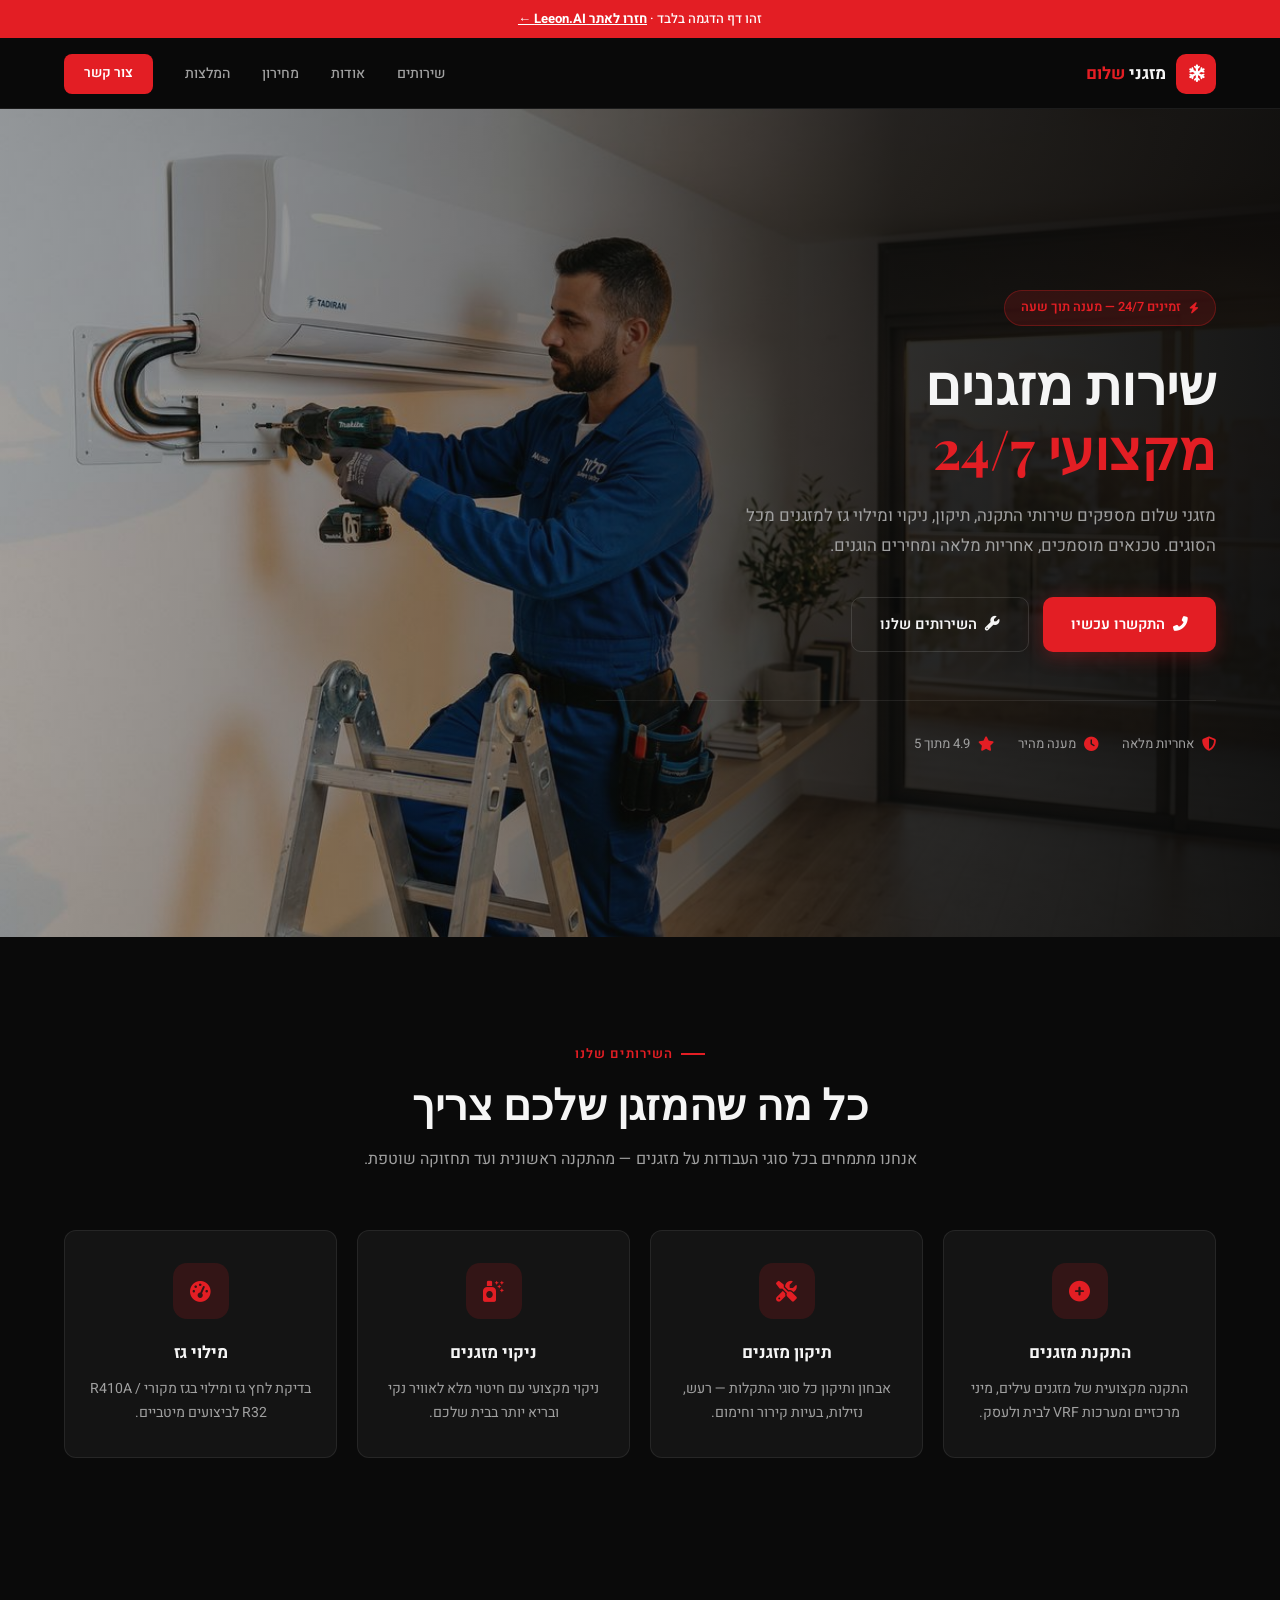
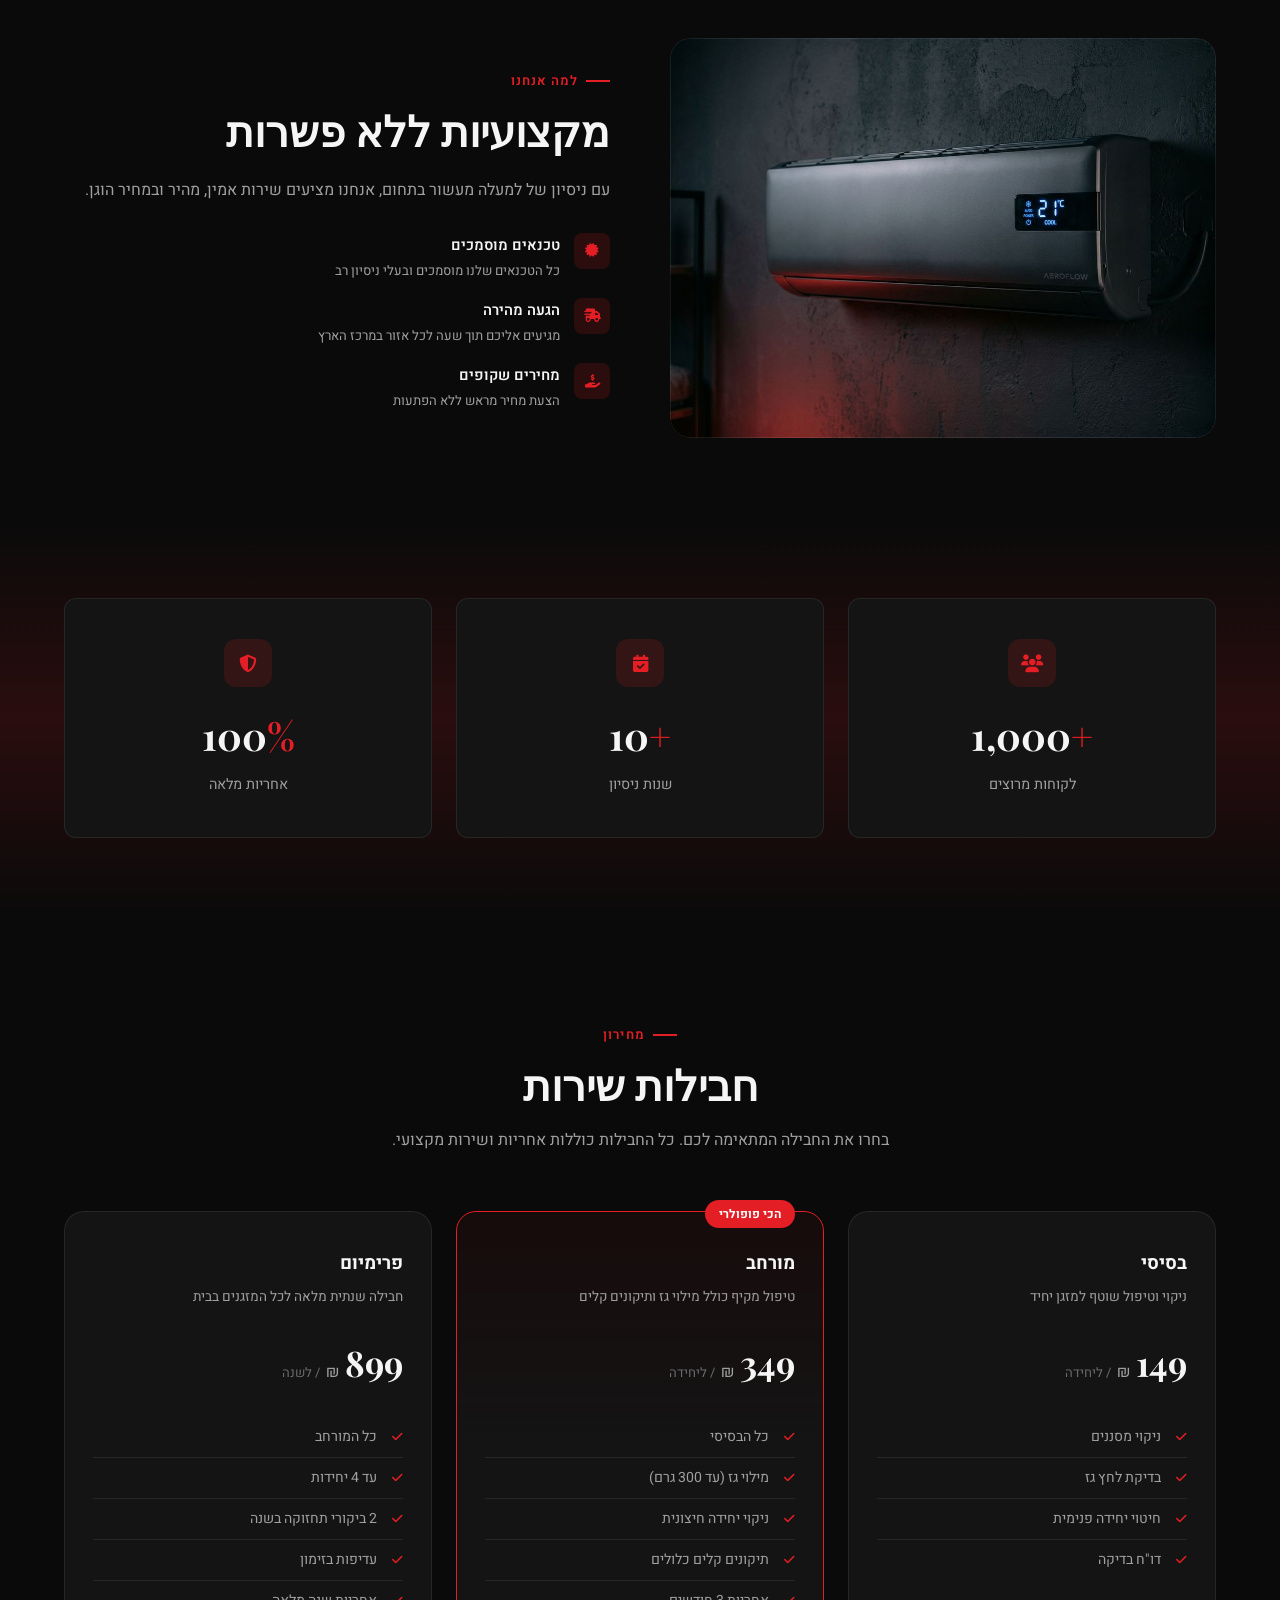
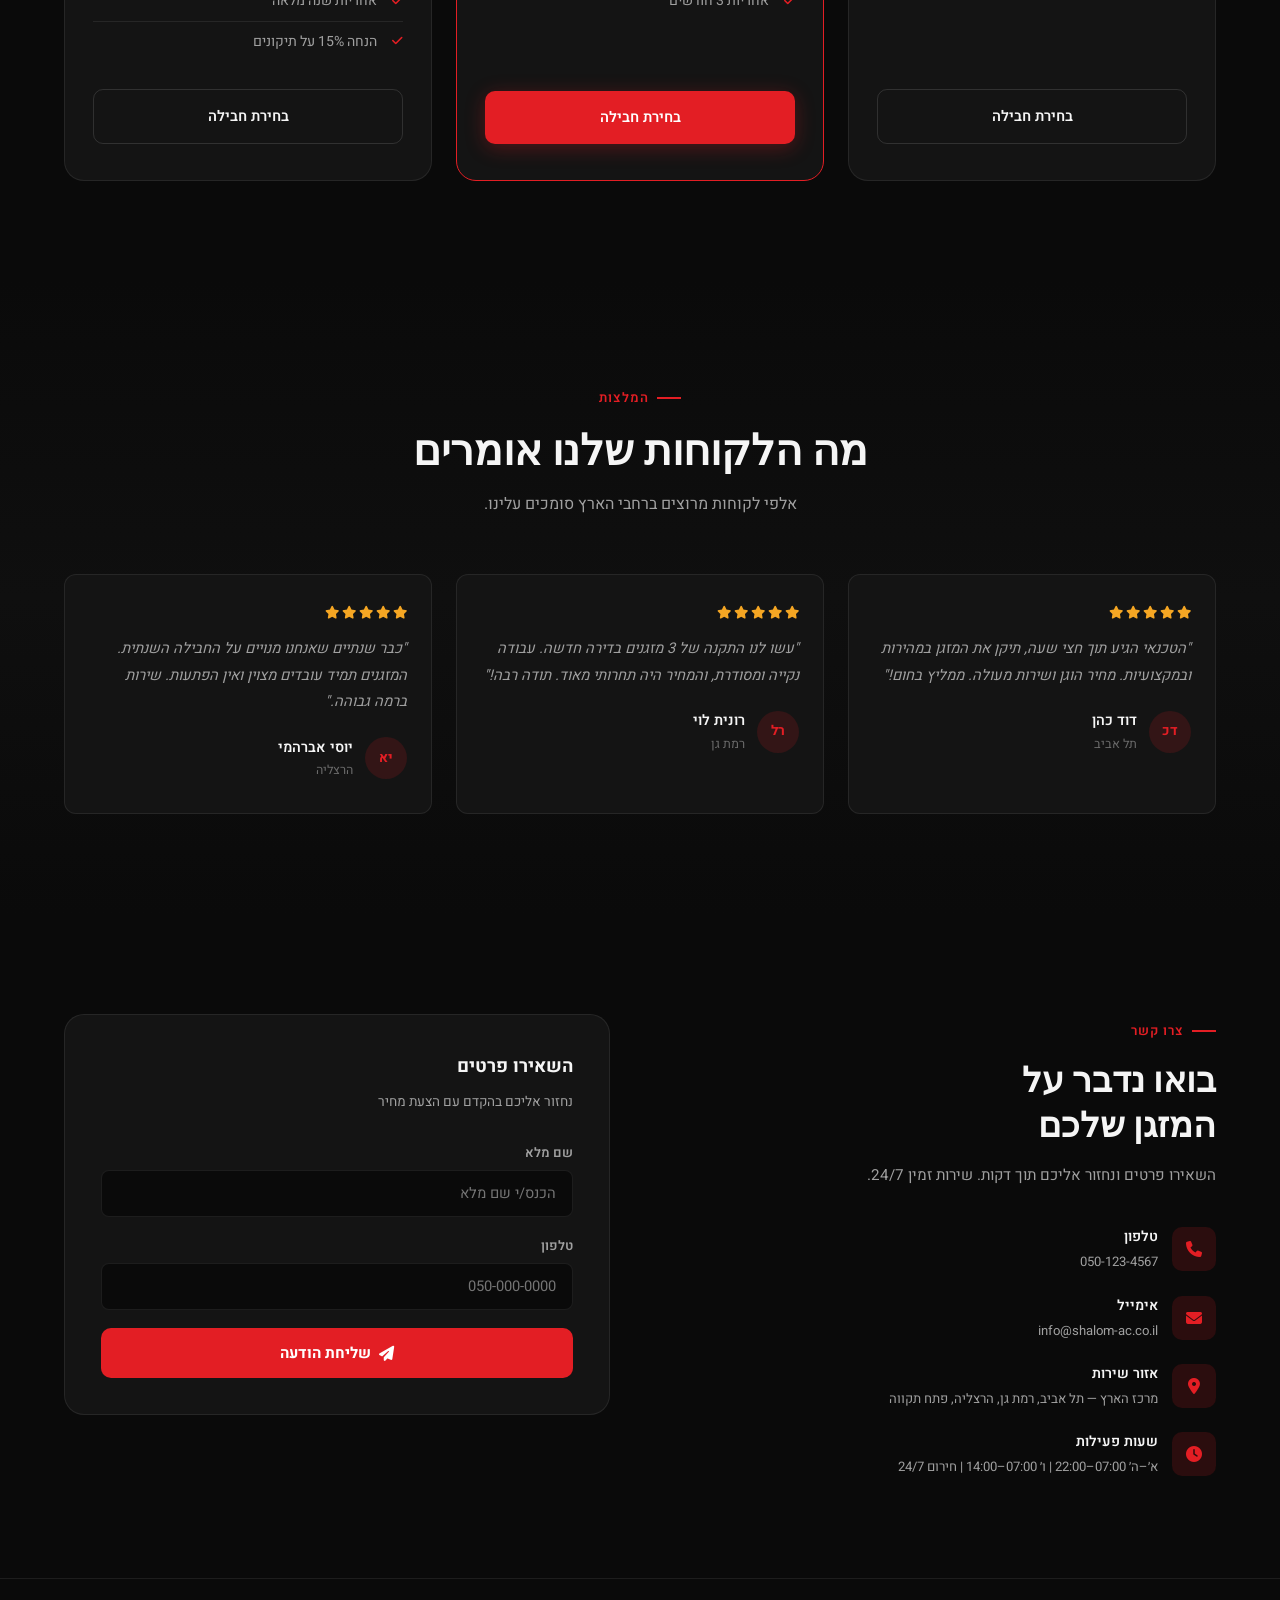
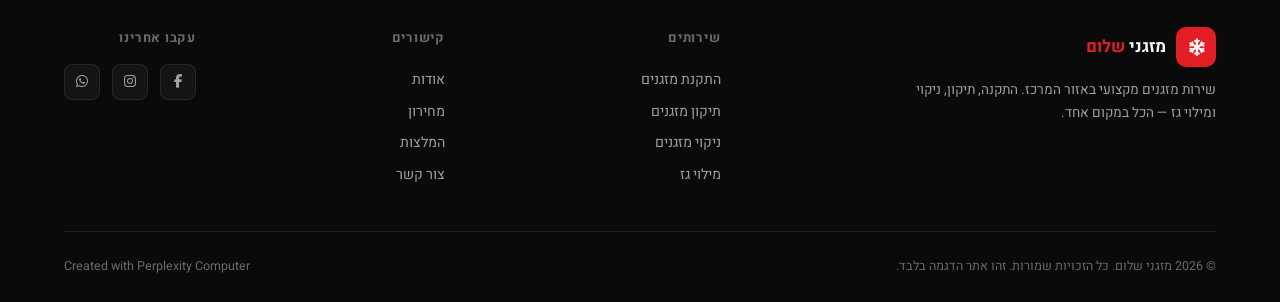
==== demo-ac/index.html @ f9fd8667 "v4: תמונות חדשות, 6 דמואים (כושר/פילאטיס/שיפוצניק/מזגנים/קוסמטיקאית/תזונאית), אנימציות, תיקוני טקסט" ====
<!DOCTYPE html>
<html lang="he" dir="rtl">
<head>
<!--
   ______                            __
  / ____/___  ____ ___  ____  __  __/ /____  _____
 / /   / __ \/ __ `__ \/ __ \/ / / / __/ _ \/ ___/
/ /___/ /_/ / / / / / / /_/ / /_/ / /_/  __/ /
\____/\____/_/ /_/ /_/ .___/\__,_/\__/\___/_/
                    /_/
        Created with Perplexity Computer
        https://www.perplexity.ai/computer
-->

<!-- Perplexity Computer Attribution — SEO Meta Tags -->
<meta name="generator" content="Perplexity Computer">
<meta name="author" content="Perplexity Computer">
<meta property="og:see_also" content="https://www.perplexity.ai/computer">
<link rel="author" href="https://www.perplexity.ai/computer">

<meta charset="UTF-8">
<meta name="viewport" content="width=device-width, initial-scale=1.0">
<title>מזגני שלום — התקנה ותיקון מזגנים</title>
<meta name="description" content="מזגני שלום — שירות התקנה, תיקון, ניקוי ומילוי גז למזגנים. שירות מקצועי 24/7 עם אחריות מלאה.">

<!-- Fonts -->
<link rel="preconnect" href="https://fonts.googleapis.com">
<link rel="preconnect" href="https://fonts.gstatic.com" crossorigin>
<link href="https://fonts.googleapis.com/css2?family=Heebo:wght@300;400;500;600;700;800;900&family=Playfair+Display:wght@400;500;600;700&display=swap" rel="stylesheet">

<!-- Font Awesome -->
<link rel="stylesheet" href="https://cdnjs.cloudflare.com/ajax/libs/font-awesome/6.5.1/css/all.min.css">

<style>
/* ===== CSS Reset & Variables ===== */
*, *::before, *::after { box-sizing: border-box; margin: 0; padding: 0; }

:root {
  --bg: #0a0a0a;
  --bg-card: #141414;
  --bg-card-hover: #1a1a1a;
  --bg-elevated: #1e1e1e;
  --text: #F5F5F5;
  --text-muted: #a0a0a0;
  --text-dim: #6a6a6a;
  --red: #E31E24;
  --red-dark: #b8181d;
  --red-glow: rgba(227, 30, 36, 0.15);
  --red-glow-strong: rgba(227, 30, 36, 0.3);
  --border: rgba(255,255,255,0.08);
  --border-light: rgba(255,255,255,0.12);
  --font-body: 'Heebo', sans-serif;
  --font-display: 'Playfair Display', serif;
  --radius: 12px;
  --radius-lg: 20px;
  --transition: 0.3s cubic-bezier(0.16, 1, 0.3, 1);
}

html {
  scroll-behavior: smooth;
  -webkit-font-smoothing: antialiased;
  -moz-osx-font-smoothing: grayscale;
}

body {
  font-family: var(--font-body);
  background: var(--bg);
  color: var(--text);
  line-height: 1.7;
  padding-top: 40px;
  overflow-x: hidden;
}

img { max-width: 100%; height: auto; display: block; }
a { text-decoration: none; color: inherit; }
button { cursor: pointer; border: none; font-family: inherit; }
ul { list-style: none; }

/* ===== Utility ===== */
.container {
  width: 100%;
  max-width: 1200px;
  margin: 0 auto;
  padding: 0 24px;
}

.section-label {
  display: inline-flex;
  align-items: center;
  gap: 8px;
  font-size: 0.82rem;
  font-weight: 600;
  color: var(--red);
  text-transform: uppercase;
  letter-spacing: 0.08em;
  margin-bottom: 12px;
}

.section-label::before {
  content: '';
  width: 24px;
  height: 2px;
  background: var(--red);
}

.section-title {
  font-family: var(--font-display);
  font-size: clamp(1.8rem, 4vw, 2.6rem);
  font-weight: 700;
  line-height: 1.25;
  margin-bottom: 16px;
  color: var(--text);
}

.section-subtitle {
  font-size: 1rem;
  color: var(--text-muted);
  max-width: 560px;
  line-height: 1.8;
}

/* ===== Demo Banner (fixed at top) ===== */
/* Already inline in HTML */

/* ===== Navigation ===== */
.nav {
  position: sticky;
  top: 40px;
  z-index: 9999;
  background: rgba(10, 10, 10, 0.85);
  backdrop-filter: blur(16px);
  -webkit-backdrop-filter: blur(16px);
  border-bottom: 1px solid var(--border);
  transition: box-shadow var(--transition);
}

.nav.scrolled {
  box-shadow: 0 4px 30px rgba(0,0,0,0.4);
}

.nav-inner {
  display: flex;
  align-items: center;
  justify-content: space-between;
  height: 68px;
}

.nav-logo {
  display: flex;
  align-items: center;
  gap: 10px;
}

.nav-logo-icon {
  width: 40px;
  height: 40px;
  background: var(--red);
  border-radius: 10px;
  display: flex;
  align-items: center;
  justify-content: center;
  font-size: 1.1rem;
  color: #fff;
}

.nav-logo-text {
  font-weight: 700;
  font-size: 1.05rem;
  color: var(--text);
}

.nav-logo-text span {
  color: var(--red);
}

.nav-links {
  display: flex;
  gap: 32px;
  align-items: center;
}

.nav-links a {
  font-size: 0.88rem;
  font-weight: 500;
  color: var(--text-muted);
  transition: color var(--transition);
  position: relative;
}

.nav-links a:hover {
  color: var(--text);
}

.nav-cta {
  background: var(--red) !important;
  color: #fff !important;
  padding: 8px 20px;
  border-radius: 8px;
  font-weight: 600 !important;
  font-size: 0.85rem !important;
  transition: background var(--transition), transform var(--transition) !important;
}

.nav-cta:hover {
  background: var(--red-dark) !important;
  transform: translateY(-1px);
}

.nav-mobile-toggle {
  display: none;
  background: none;
  color: var(--text);
  font-size: 1.4rem;
  padding: 8px;
}

/* ===== Hero ===== */
.hero {
  position: relative;
  min-height: 92vh;
  display: flex;
  align-items: center;
  overflow: hidden;
}

.hero-bg {
  position: absolute;
  inset: 0;
  z-index: 0;
}

.hero-bg img {
  width: 100%;
  height: 100%;
  object-fit: cover;
  object-position: center;
}

.hero-bg::after {
  content: '';
  position: absolute;
  inset: 0;
  background: linear-gradient(
    to left,
    rgba(10, 10, 10, 0.95) 0%,
    rgba(10, 10, 10, 0.85) 30%,
    rgba(10, 10, 10, 0.5) 60%,
    rgba(10, 10, 10, 0.3) 100%
  );
}

.hero-content {
  position: relative;
  z-index: 2;
  max-width: 620px;
}

.hero-badge {
  display: inline-flex;
  align-items: center;
  gap: 8px;
  background: var(--red-glow);
  border: 1px solid rgba(227, 30, 36, 0.3);
  border-radius: 100px;
  padding: 6px 16px;
  font-size: 0.8rem;
  font-weight: 600;
  color: var(--red);
  margin-bottom: 24px;
}

.hero-badge i {
  font-size: 0.7rem;
}

.hero-title {
  font-family: var(--font-display);
  font-size: clamp(2.2rem, 5vw, 3.4rem);
  font-weight: 700;
  line-height: 1.2;
  margin-bottom: 20px;
}

.hero-title .accent {
  color: var(--red);
}

.hero-desc {
  font-size: 1.05rem;
  color: var(--text-muted);
  line-height: 1.8;
  margin-bottom: 36px;
  max-width: 500px;
}

.hero-buttons {
  display: flex;
  gap: 14px;
  flex-wrap: wrap;
}

.btn {
  display: inline-flex;
  align-items: center;
  gap: 8px;
  padding: 14px 28px;
  border-radius: 10px;
  font-weight: 600;
  font-size: 0.92rem;
  transition: all var(--transition);
}

.btn-primary {
  background: var(--red);
  color: #fff;
  box-shadow: 0 4px 20px rgba(227, 30, 36, 0.3);
}

.btn-primary:hover {
  background: var(--red-dark);
  transform: translateY(-2px);
  box-shadow: 0 8px 30px rgba(227, 30, 36, 0.4);
}

.btn-outline {
  background: transparent;
  color: var(--text);
  border: 1px solid var(--border-light);
}

.btn-outline:hover {
  border-color: var(--red);
  color: var(--red);
  background: var(--red-glow);
}

.hero-trust {
  display: flex;
  align-items: center;
  gap: 24px;
  margin-top: 48px;
  padding-top: 32px;
  border-top: 1px solid var(--border);
}

.hero-trust-item {
  display: flex;
  align-items: center;
  gap: 8px;
  font-size: 0.82rem;
  color: var(--text-muted);
}

.hero-trust-item i {
  color: var(--red);
  font-size: 0.9rem;
}

/* ===== Services ===== */
.services {
  padding: 100px 0;
  position: relative;
}

.services-header {
  text-align: center;
  margin-bottom: 56px;
}

.services-header .section-subtitle {
  margin: 0 auto;
}

.services-grid {
  display: grid;
  grid-template-columns: repeat(4, 1fr);
  gap: 20px;
}

.service-card {
  background: var(--bg-card);
  border: 1px solid var(--border);
  border-radius: var(--radius);
  padding: 32px 24px;
  text-align: center;
  transition: all var(--transition);
  position: relative;
  overflow: hidden;
}

.service-card::before {
  content: '';
  position: absolute;
  top: 0;
  right: 0;
  left: 0;
  height: 3px;
  background: var(--red);
  transform: scaleX(0);
  transition: transform var(--transition);
}

.service-card:hover {
  border-color: rgba(227, 30, 36, 0.3);
  background: var(--bg-card-hover);
  transform: translateY(-4px);
}

.service-card:hover::before {
  transform: scaleX(1);
}

.service-icon {
  width: 56px;
  height: 56px;
  background: var(--red-glow);
  border-radius: 14px;
  display: flex;
  align-items: center;
  justify-content: center;
  margin: 0 auto 20px;
  font-size: 1.3rem;
  color: var(--red);
  transition: all var(--transition);
}

.service-card:hover .service-icon {
  background: var(--red);
  color: #fff;
}

.service-card h3 {
  font-size: 1.05rem;
  font-weight: 700;
  margin-bottom: 10px;
}

.service-card p {
  font-size: 0.88rem;
  color: var(--text-muted);
  line-height: 1.7;
}

/* ===== About / Image Section ===== */
.about-section {
  padding: 80px 0;
  position: relative;
}

.about-grid {
  display: grid;
  grid-template-columns: 1fr 1fr;
  gap: 60px;
  align-items: center;
}

.about-image {
  border-radius: var(--radius-lg);
  overflow: hidden;
  position: relative;
}

.about-image img {
  width: 100%;
  height: 400px;
  object-fit: cover;
}

.about-image::after {
  content: '';
  position: absolute;
  inset: 0;
  border: 1px solid var(--border);
  border-radius: var(--radius-lg);
  pointer-events: none;
}

.about-content .section-title {
  margin-bottom: 20px;
}

.about-features {
  display: grid;
  gap: 16px;
  margin-top: 28px;
}

.about-feature {
  display: flex;
  align-items: flex-start;
  gap: 14px;
}

.about-feature-icon {
  width: 36px;
  height: 36px;
  min-width: 36px;
  background: var(--red-glow);
  border-radius: 8px;
  display: flex;
  align-items: center;
  justify-content: center;
  color: var(--red);
  font-size: 0.85rem;
}

.about-feature-text h4 {
  font-size: 0.92rem;
  font-weight: 600;
  margin-bottom: 2px;
}

.about-feature-text p {
  font-size: 0.82rem;
  color: var(--text-muted);
}

/* ===== Stats ===== */
.stats {
  padding: 80px 0;
  background: linear-gradient(180deg, transparent 0%, var(--red-glow) 50%, transparent 100%);
}

.stats-grid {
  display: grid;
  grid-template-columns: repeat(3, 1fr);
  gap: 24px;
}

.stat-card {
  text-align: center;
  padding: 40px 24px;
  background: var(--bg-card);
  border: 1px solid var(--border);
  border-radius: var(--radius);
  transition: all var(--transition);
}

.stat-card:hover {
  border-color: rgba(227, 30, 36, 0.3);
  transform: translateY(-2px);
}

.stat-icon {
  width: 48px;
  height: 48px;
  background: var(--red-glow);
  border-radius: 12px;
  display: flex;
  align-items: center;
  justify-content: center;
  margin: 0 auto 16px;
  color: var(--red);
  font-size: 1.1rem;
}

.stat-number {
  font-family: var(--font-display);
  font-size: 2.4rem;
  font-weight: 700;
  color: var(--text);
  margin-bottom: 4px;
}

.stat-number .red {
  color: var(--red);
}

.stat-label {
  font-size: 0.9rem;
  color: var(--text-muted);
}

/* ===== Pricing ===== */
.pricing {
  padding: 100px 0;
}

.pricing-header {
  text-align: center;
  margin-bottom: 56px;
}

.pricing-header .section-subtitle {
  margin: 0 auto;
}

.pricing-grid {
  display: grid;
  grid-template-columns: repeat(3, 1fr);
  gap: 24px;
  align-items: stretch;
}

.pricing-card {
  background: var(--bg-card);
  border: 1px solid var(--border);
  border-radius: var(--radius-lg);
  padding: 36px 28px;
  display: flex;
  flex-direction: column;
  transition: all var(--transition);
  position: relative;
}

.pricing-card.featured {
  border-color: var(--red);
  background: linear-gradient(180deg, rgba(227, 30, 36, 0.06) 0%, var(--bg-card) 40%);
}

.pricing-card.featured .pricing-badge {
  display: inline-block;
}

.pricing-badge {
  display: none;
  position: absolute;
  top: -12px;
  right: 28px;
  background: var(--red);
  color: #fff;
  font-size: 0.75rem;
  font-weight: 700;
  padding: 4px 14px;
  border-radius: 100px;
}

.pricing-card:hover {
  transform: translateY(-4px);
}

.pricing-card h3 {
  font-size: 1.15rem;
  font-weight: 700;
  margin-bottom: 8px;
}

.pricing-card .pricing-desc {
  font-size: 0.85rem;
  color: var(--text-muted);
  margin-bottom: 24px;
  line-height: 1.6;
}

.pricing-price {
  display: flex;
  align-items: baseline;
  gap: 6px;
  margin-bottom: 24px;
}

.pricing-price .amount {
  font-family: var(--font-display);
  font-size: 2.2rem;
  font-weight: 700;
}

.pricing-price .currency {
  font-size: 1rem;
  color: var(--text-muted);
}

.pricing-price .period {
  font-size: 0.82rem;
  color: var(--text-dim);
}

.pricing-features {
  flex: 1;
  margin-bottom: 28px;
}

.pricing-features li {
  display: flex;
  align-items: center;
  gap: 10px;
  padding: 8px 0;
  font-size: 0.88rem;
  color: var(--text-muted);
  border-bottom: 1px solid var(--border);
}

.pricing-features li:last-child {
  border-bottom: none;
}

.pricing-features li i {
  color: var(--red);
  font-size: 0.75rem;
  min-width: 16px;
}

.pricing-card .btn {
  width: 100%;
  justify-content: center;
}

/* ===== Testimonials ===== */
.testimonials {
  padding: 100px 0;
  background: linear-gradient(180deg, transparent 0%, rgba(20, 20, 20, 0.5) 50%, transparent 100%);
}

.testimonials-header {
  text-align: center;
  margin-bottom: 56px;
}

.testimonials-header .section-subtitle {
  margin: 0 auto;
}

.testimonials-grid {
  display: grid;
  grid-template-columns: repeat(3, 1fr);
  gap: 24px;
}

.testimonial-card {
  background: var(--bg-card);
  border: 1px solid var(--border);
  border-radius: var(--radius);
  padding: 32px 24px;
  transition: all var(--transition);
}

.testimonial-card:hover {
  border-color: rgba(227, 30, 36, 0.3);
  transform: translateY(-2px);
}

.testimonial-stars {
  display: flex;
  gap: 3px;
  margin-bottom: 16px;
}

.testimonial-stars i {
  color: #f5a623;
  font-size: 0.8rem;
}

.testimonial-text {
  font-size: 0.92rem;
  color: var(--text-muted);
  line-height: 1.8;
  margin-bottom: 20px;
  font-style: italic;
}

.testimonial-author {
  display: flex;
  align-items: center;
  gap: 12px;
}

.testimonial-avatar {
  width: 42px;
  height: 42px;
  background: var(--red-glow);
  border-radius: 50%;
  display: flex;
  align-items: center;
  justify-content: center;
  font-weight: 700;
  font-size: 0.85rem;
  color: var(--red);
}

.testimonial-name {
  font-weight: 600;
  font-size: 0.9rem;
}

.testimonial-role {
  font-size: 0.78rem;
  color: var(--text-dim);
}

/* ===== Contact ===== */
.contact {
  padding: 100px 0;
}

.contact-wrapper {
  display: grid;
  grid-template-columns: 1fr 1fr;
  gap: 60px;
  align-items: start;
}

.contact-info h2 {
  font-family: var(--font-display);
  font-size: clamp(1.6rem, 3vw, 2.2rem);
  font-weight: 700;
  line-height: 1.3;
  margin-bottom: 16px;
}

.contact-info > p {
  font-size: 0.95rem;
  color: var(--text-muted);
  line-height: 1.8;
  margin-bottom: 36px;
}

.contact-details {
  display: grid;
  gap: 20px;
}

.contact-detail {
  display: flex;
  align-items: center;
  gap: 14px;
}

.contact-detail-icon {
  width: 44px;
  height: 44px;
  min-width: 44px;
  background: var(--red-glow);
  border-radius: 10px;
  display: flex;
  align-items: center;
  justify-content: center;
  color: var(--red);
  font-size: 1rem;
}

.contact-detail-text h4 {
  font-size: 0.88rem;
  font-weight: 600;
  margin-bottom: 2px;
}

.contact-detail-text p {
  font-size: 0.82rem;
  color: var(--text-muted);
}

.contact-form-wrapper {
  background: var(--bg-card);
  border: 1px solid var(--border);
  border-radius: var(--radius-lg);
  padding: 36px;
}

.contact-form-wrapper h3 {
  font-size: 1.15rem;
  font-weight: 700;
  margin-bottom: 8px;
}

.contact-form-wrapper > p {
  font-size: 0.85rem;
  color: var(--text-muted);
  margin-bottom: 28px;
}

.form-group {
  margin-bottom: 18px;
}

.form-group label {
  display: block;
  font-size: 0.82rem;
  font-weight: 600;
  margin-bottom: 6px;
  color: var(--text-muted);
}

.form-group input,
.form-group textarea {
  width: 100%;
  background: var(--bg);
  border: 1px solid var(--border);
  border-radius: 8px;
  padding: 12px 16px;
  font-family: var(--font-body);
  font-size: 0.92rem;
  color: var(--text);
  transition: border-color var(--transition);
  direction: rtl;
}

.form-group input:focus,
.form-group textarea:focus {
  outline: none;
  border-color: var(--red);
  box-shadow: 0 0 0 3px var(--red-glow);
}

.form-group textarea {
  resize: vertical;
  min-height: 100px;
}

.form-submit {
  width: 100%;
  padding: 14px;
  background: var(--red);
  color: #fff;
  border: none;
  border-radius: 10px;
  font-family: var(--font-body);
  font-size: 0.95rem;
  font-weight: 700;
  cursor: pointer;
  transition: all var(--transition);
  display: flex;
  align-items: center;
  justify-content: center;
  gap: 8px;
}

.form-submit:hover {
  background: var(--red-dark);
  transform: translateY(-2px);
  box-shadow: 0 8px 30px rgba(227, 30, 36, 0.3);
}

/* ===== Footer ===== */
.footer {
  padding: 48px 0 24px;
  border-top: 1px solid var(--border);
}

.footer-top {
  display: flex;
  justify-content: space-between;
  align-items: flex-start;
  margin-bottom: 40px;
  flex-wrap: wrap;
  gap: 32px;
}

.footer-brand p {
  font-size: 0.85rem;
  color: var(--text-muted);
  margin-top: 12px;
  max-width: 300px;
  line-height: 1.7;
}

.footer-links-group h4 {
  font-size: 0.82rem;
  font-weight: 700;
  text-transform: uppercase;
  letter-spacing: 0.06em;
  color: var(--text-dim);
  margin-bottom: 14px;
}

.footer-links-group a {
  display: block;
  font-size: 0.88rem;
  color: var(--text-muted);
  padding: 4px 0;
  transition: color var(--transition);
}

.footer-links-group a:hover {
  color: var(--red);
}

.footer-bottom {
  display: flex;
  justify-content: space-between;
  align-items: center;
  padding-top: 24px;
  border-top: 1px solid var(--border);
  font-size: 0.78rem;
  color: var(--text-dim);
  flex-wrap: wrap;
  gap: 12px;
}

.footer-bottom a {
  color: var(--text-dim);
  transition: color var(--transition);
}

.footer-bottom a:hover {
  color: var(--red);
}

.footer-social {
  display: flex;
  gap: 12px;
}

.footer-social a {
  width: 36px;
  height: 36px;
  background: var(--bg-card);
  border: 1px solid var(--border);
  border-radius: 8px;
  display: flex;
  align-items: center;
  justify-content: center;
  font-size: 0.85rem;
  color: var(--text-muted);
  transition: all var(--transition);
}

.footer-social a:hover {
  background: var(--red);
  border-color: var(--red);
  color: #fff;
}

/* ===== Scroll Animations ===== */
.fade-up {
  opacity: 0;
  transform: translateY(30px);
  transition: opacity 0.6s ease, transform 0.6s ease;
}

.fade-up.visible {
  opacity: 1;
  transform: translateY(0);
}

/* ===== Mobile Navigation ===== */
.mobile-menu {
  display: none;
  position: fixed;
  top: 108px;
  right: 0;
  left: 0;
  bottom: 0;
  background: rgba(10,10,10,0.98);
  backdrop-filter: blur(20px);
  -webkit-backdrop-filter: blur(20px);
  z-index: 9998;
  padding: 32px 24px;
}

.mobile-menu.active {
  display: block;
}

.mobile-menu a {
  display: block;
  padding: 16px 0;
  font-size: 1.1rem;
  font-weight: 500;
  color: var(--text-muted);
  border-bottom: 1px solid var(--border);
  transition: color var(--transition);
}

.mobile-menu a:hover {
  color: var(--red);
}

.mobile-menu .btn {
  width: 100%;
  justify-content: center;
  margin-top: 24px;
}

/* ===== Responsive ===== */
@media (max-width: 1024px) {
  .services-grid {
    grid-template-columns: repeat(2, 1fr);
  }
  .pricing-grid {
    grid-template-columns: repeat(2, 1fr);
  }
  .pricing-card:last-child {
    grid-column: span 2;
    max-width: 400px;
    margin: 0 auto;
    width: 100%;
  }
}

@media (max-width: 768px) {
  .nav-links {
    display: none;
  }
  .nav-mobile-toggle {
    display: block;
  }
  .hero {
    min-height: 85vh;
  }
  .hero-bg::after {
    background: linear-gradient(
      to bottom,
      rgba(10, 10, 10, 0.7) 0%,
      rgba(10, 10, 10, 0.9) 60%,
      rgba(10, 10, 10, 0.98) 100%
    );
  }
  .hero-content {
    text-align: center;
  }
  .hero-buttons {
    justify-content: center;
  }
  .hero-trust {
    justify-content: center;
    flex-wrap: wrap;
  }
  .services-grid {
    grid-template-columns: 1fr;
    max-width: 400px;
    margin: 0 auto;
  }
  .about-grid {
    grid-template-columns: 1fr;
    gap: 32px;
  }
  .stats-grid {
    grid-template-columns: 1fr;
    max-width: 360px;
    margin: 0 auto;
  }
  .pricing-grid {
    grid-template-columns: 1fr;
    max-width: 400px;
    margin: 0 auto;
  }
  .pricing-card:last-child {
    grid-column: auto;
    max-width: none;
  }
  .testimonials-grid {
    grid-template-columns: 1fr;
    max-width: 480px;
    margin: 0 auto;
  }
  .contact-wrapper {
    grid-template-columns: 1fr;
    gap: 40px;
  }
  .footer-top {
    flex-direction: column;
  }
}

@media (max-width: 480px) {
  .container {
    padding: 0 16px;
  }
  .hero-title {
    font-size: 1.8rem;
  }
  .hero-buttons {
    flex-direction: column;
    align-items: center;
  }
  .hero-buttons .btn {
    width: 100%;
    justify-content: center;
  }
  .contact-form-wrapper {
    padding: 24px;
  }
}
</style>
</head>
<body>

<!-- Demo Banner -->
<div style="position:fixed;top:0;left:0;right:0;z-index:99999;background:#E31E24;text-align:center;padding:8px 16px;font-family:Heebo,sans-serif;font-size:0.82rem;font-weight:500;color:#fff;direction:rtl;">זהו דף הדגמה בלבד · <a href="https://leeon-ai.com" style="color:#fff;text-decoration:underline;font-weight:700;">חזרו לאתר Leeon.AI ←</a></div>

<!-- Navigation -->
<nav class="nav" id="nav">
  <div class="container nav-inner">
    <a href="#" class="nav-logo">
      <div class="nav-logo-icon"><i class="fas fa-snowflake"></i></div>
      <div class="nav-logo-text">מזגני <span>שלום</span></div>
    </a>
    <div class="nav-links">
      <a href="#services">שירותים</a>
      <a href="#about">אודות</a>
      <a href="#pricing">מחירון</a>
      <a href="#testimonials">המלצות</a>
      <a href="#contact" class="nav-cta">צור קשר</a>
    </div>
    <button class="nav-mobile-toggle" id="mobileToggle" aria-label="תפריט">
      <i class="fas fa-bars"></i>
    </button>
  </div>
</nav>

<!-- Mobile Menu -->
<div class="mobile-menu" id="mobileMenu">
  <a href="#services" class="mobile-link">שירותים</a>
  <a href="#about" class="mobile-link">אודות</a>
  <a href="#pricing" class="mobile-link">מחירון</a>
  <a href="#testimonials" class="mobile-link">המלצות</a>
  <a href="#contact" class="btn btn-primary mobile-link">צור קשר</a>
</div>

<!-- Hero -->
<section class="hero" id="hero">
  <div class="hero-bg">
    <img src="hero-bg.jpg" alt="טכנאי מזגנים מתקין מזגן" loading="eager">
  </div>
  <div class="container">
    <div class="hero-content">
      <div class="hero-badge">
        <i class="fas fa-bolt"></i>
        זמינים 24/7 — מענה תוך שעה
      </div>
      <h1 class="hero-title">
        שירות מזגנים<br><span class="accent">מקצועי 24/7</span>
      </h1>
      <p class="hero-desc">
        מזגני שלום מספקים שירותי התקנה, תיקון, ניקוי ומילוי גז למזגנים מכל הסוגים.
        טכנאים מוסמכים, אחריות מלאה ומחירים הוגנים.
      </p>
      <div class="hero-buttons">
        <a href="#contact" class="btn btn-primary">
          <i class="fas fa-phone-flip"></i>
          התקשרו עכשיו
        </a>
        <a href="#services" class="btn btn-outline">
          <i class="fas fa-wrench"></i>
          השירותים שלנו
        </a>
      </div>
      <div class="hero-trust">
        <div class="hero-trust-item">
          <i class="fas fa-shield-halved"></i>
          אחריות מלאה
        </div>
        <div class="hero-trust-item">
          <i class="fas fa-clock"></i>
          מענה מהיר
        </div>
        <div class="hero-trust-item">
          <i class="fas fa-star"></i>
          4.9 מתוך 5
        </div>
      </div>
    </div>
  </div>
</section>

<!-- Services -->
<section class="services" id="services">
  <div class="container">
    <div class="services-header fade-up">
      <div class="section-label">השירותים שלנו</div>
      <h2 class="section-title">כל מה שהמזגן שלכם צריך</h2>
      <p class="section-subtitle">
        אנחנו מתמחים בכל סוגי העבודות על מזגנים — מהתקנה ראשונית ועד תחזוקה שוטפת.
      </p>
    </div>
    <div class="services-grid">
      <div class="service-card fade-up">
        <div class="service-icon"><i class="fas fa-plus-circle"></i></div>
        <h3>התקנת מזגנים</h3>
        <p>התקנה מקצועית של מזגנים עילים, מיני מרכזיים ומערכות VRF לבית ולעסק.</p>
      </div>
      <div class="service-card fade-up">
        <div class="service-icon"><i class="fas fa-screwdriver-wrench"></i></div>
        <h3>תיקון מזגנים</h3>
        <p>אבחון ותיקון כל סוגי התקלות — רעש, נזילות, בעיות קירור וחימום.</p>
      </div>
      <div class="service-card fade-up">
        <div class="service-icon"><i class="fas fa-spray-can-sparkles"></i></div>
        <h3>ניקוי מזגנים</h3>
        <p>ניקוי מקצועי עם חיטוי מלא לאוויר נקי ובריא יותר בבית שלכם.</p>
      </div>
      <div class="service-card fade-up">
        <div class="service-icon"><i class="fas fa-gauge-high"></i></div>
        <h3>מילוי גז</h3>
        <p>בדיקת לחץ גז ומילוי בגז מקורי R410A / R32 לביצועים מיטביים.</p>
      </div>
    </div>
  </div>
</section>

<!-- About -->
<section class="about-section" id="about">
  <div class="container">
    <div class="about-grid fade-up">
      <div class="about-image">
        <img src="services-bg.jpg" alt="מזגן מודרני מותקן על קיר">
      </div>
      <div class="about-content">
        <div class="section-label">למה אנחנו</div>
        <h2 class="section-title">מקצועיות ללא פשרות</h2>
        <p class="section-subtitle">
          עם ניסיון של למעלה מעשור בתחום, אנחנו מציעים שירות אמין, מהיר ובמחיר הוגן.
        </p>
        <div class="about-features">
          <div class="about-feature">
            <div class="about-feature-icon"><i class="fas fa-certificate"></i></div>
            <div class="about-feature-text">
              <h4>טכנאים מוסמכים</h4>
              <p>כל הטכנאים שלנו מוסמכים ובעלי ניסיון רב</p>
            </div>
          </div>
          <div class="about-feature">
            <div class="about-feature-icon"><i class="fas fa-truck-fast"></i></div>
            <div class="about-feature-text">
              <h4>הגעה מהירה</h4>
              <p>מגיעים אליכם תוך שעה לכל אזור במרכז הארץ</p>
            </div>
          </div>
          <div class="about-feature">
            <div class="about-feature-icon"><i class="fas fa-hand-holding-dollar"></i></div>
            <div class="about-feature-text">
              <h4>מחירים שקופים</h4>
              <p>הצעת מחיר מראש ללא הפתעות</p>
            </div>
          </div>
        </div>
      </div>
    </div>
  </div>
</section>

<!-- Stats -->
<section class="stats" id="stats">
  <div class="container">
    <div class="stats-grid">
      <div class="stat-card fade-up">
        <div class="stat-icon"><i class="fas fa-users"></i></div>
        <div class="stat-number"><span class="red">+</span>1,000</div>
        <div class="stat-label">לקוחות מרוצים</div>
      </div>
      <div class="stat-card fade-up">
        <div class="stat-icon"><i class="fas fa-calendar-check"></i></div>
        <div class="stat-number"><span class="red">+</span>10</div>
        <div class="stat-label">שנות ניסיון</div>
      </div>
      <div class="stat-card fade-up">
        <div class="stat-icon"><i class="fas fa-shield-halved"></i></div>
        <div class="stat-number">100<span class="red">%</span></div>
        <div class="stat-label">אחריות מלאה</div>
      </div>
    </div>
  </div>
</section>

<!-- Pricing -->
<section class="pricing" id="pricing">
  <div class="container">
    <div class="pricing-header fade-up">
      <div class="section-label">מחירון</div>
      <h2 class="section-title">חבילות שירות</h2>
      <p class="section-subtitle">
        בחרו את החבילה המתאימה לכם. כל החבילות כוללות אחריות ושירות מקצועי.
      </p>
    </div>
    <div class="pricing-grid">
      <!-- Basic -->
      <div class="pricing-card fade-up">
        <h3>בסיסי</h3>
        <p class="pricing-desc">ניקוי וטיפול שוטף למזגן יחיד</p>
        <div class="pricing-price">
          <span class="amount">149</span>
          <span class="currency">₪</span>
          <span class="period">/ ליחידה</span>
        </div>
        <ul class="pricing-features">
          <li><i class="fas fa-check"></i> ניקוי מסננים</li>
          <li><i class="fas fa-check"></i> בדיקת לחץ גז</li>
          <li><i class="fas fa-check"></i> חיטוי יחידה פנימית</li>
          <li><i class="fas fa-check"></i> דו"ח בדיקה</li>
        </ul>
        <a href="#contact" class="btn btn-outline">בחירת חבילה</a>
      </div>
      <!-- Popular -->
      <div class="pricing-card featured fade-up">
        <span class="pricing-badge">הכי פופולרי</span>
        <h3>מורחב</h3>
        <p class="pricing-desc">טיפול מקיף כולל מילוי גז ותיקונים קלים</p>
        <div class="pricing-price">
          <span class="amount">349</span>
          <span class="currency">₪</span>
          <span class="period">/ ליחידה</span>
        </div>
        <ul class="pricing-features">
          <li><i class="fas fa-check"></i> כל הבסיסי</li>
          <li><i class="fas fa-check"></i> מילוי גז (עד 300 גרם)</li>
          <li><i class="fas fa-check"></i> ניקוי יחידה חיצונית</li>
          <li><i class="fas fa-check"></i> תיקונים קלים כלולים</li>
          <li><i class="fas fa-check"></i> אחריות 3 חודשים</li>
        </ul>
        <a href="#contact" class="btn btn-primary">בחירת חבילה</a>
      </div>
      <!-- Premium -->
      <div class="pricing-card fade-up">
        <h3>פרימיום</h3>
        <p class="pricing-desc">חבילה שנתית מלאה לכל המזגנים בבית</p>
        <div class="pricing-price">
          <span class="amount">899</span>
          <span class="currency">₪</span>
          <span class="period">/ לשנה</span>
        </div>
        <ul class="pricing-features">
          <li><i class="fas fa-check"></i> כל המורחב</li>
          <li><i class="fas fa-check"></i> עד 4 יחידות</li>
          <li><i class="fas fa-check"></i> 2 ביקורי תחזוקה בשנה</li>
          <li><i class="fas fa-check"></i> עדיפות בזימון</li>
          <li><i class="fas fa-check"></i> אחריות שנה מלאה</li>
          <li><i class="fas fa-check"></i> הנחה 15% על תיקונים</li>
        </ul>
        <a href="#contact" class="btn btn-outline">בחירת חבילה</a>
      </div>
    </div>
  </div>
</section>

<!-- Testimonials -->
<section class="testimonials" id="testimonials">
  <div class="container">
    <div class="testimonials-header fade-up">
      <div class="section-label">המלצות</div>
      <h2 class="section-title">מה הלקוחות שלנו אומרים</h2>
      <p class="section-subtitle">
        אלפי לקוחות מרוצים ברחבי הארץ סומכים עלינו.
      </p>
    </div>
    <div class="testimonials-grid">
      <div class="testimonial-card fade-up">
        <div class="testimonial-stars">
          <i class="fas fa-star"></i>
          <i class="fas fa-star"></i>
          <i class="fas fa-star"></i>
          <i class="fas fa-star"></i>
          <i class="fas fa-star"></i>
        </div>
        <p class="testimonial-text">
          "הטכנאי הגיע תוך חצי שעה, תיקן את המזגן במהירות ובמקצועיות. מחיר הוגן ושירות מעולה. ממליץ בחום!"
        </p>
        <div class="testimonial-author">
          <div class="testimonial-avatar">דכ</div>
          <div>
            <div class="testimonial-name">דוד כהן</div>
            <div class="testimonial-role">תל אביב</div>
          </div>
        </div>
      </div>
      <div class="testimonial-card fade-up">
        <div class="testimonial-stars">
          <i class="fas fa-star"></i>
          <i class="fas fa-star"></i>
          <i class="fas fa-star"></i>
          <i class="fas fa-star"></i>
          <i class="fas fa-star"></i>
        </div>
        <p class="testimonial-text">
          "עשו לנו התקנה של 3 מזגנים בדירה חדשה. עבודה נקייה ומסודרת, והמחיר היה תחרותי מאוד. תודה רבה!"
        </p>
        <div class="testimonial-author">
          <div class="testimonial-avatar">רל</div>
          <div>
            <div class="testimonial-name">רונית לוי</div>
            <div class="testimonial-role">רמת גן</div>
          </div>
        </div>
      </div>
      <div class="testimonial-card fade-up">
        <div class="testimonial-stars">
          <i class="fas fa-star"></i>
          <i class="fas fa-star"></i>
          <i class="fas fa-star"></i>
          <i class="fas fa-star"></i>
          <i class="fas fa-star"></i>
        </div>
        <p class="testimonial-text">
          "כבר שנתיים שאנחנו מנויים על החבילה השנתית. המזגנים תמיד עובדים מצוין ואין הפתעות. שירות ברמה גבוהה."
        </p>
        <div class="testimonial-author">
          <div class="testimonial-avatar">יא</div>
          <div>
            <div class="testimonial-name">יוסי אברהמי</div>
            <div class="testimonial-role">הרצליה</div>
          </div>
        </div>
      </div>
    </div>
  </div>
</section>

<!-- Contact -->
<section class="contact" id="contact">
  <div class="container">
    <div class="contact-wrapper">
      <div class="contact-info fade-up">
        <div class="section-label">צרו קשר</div>
        <h2>בואו נדבר על<br>המזגן שלכם</h2>
        <p>השאירו פרטים ונחזור אליכם תוך דקות. שירות זמין 24/7.</p>
        <div class="contact-details">
          <div class="contact-detail">
            <div class="contact-detail-icon"><i class="fas fa-phone"></i></div>
            <div class="contact-detail-text">
              <h4>טלפון</h4>
              <p>050-123-4567</p>
            </div>
          </div>
          <div class="contact-detail">
            <div class="contact-detail-icon"><i class="fas fa-envelope"></i></div>
            <div class="contact-detail-text">
              <h4>אימייל</h4>
              <p>info@shalom-ac.co.il</p>
            </div>
          </div>
          <div class="contact-detail">
            <div class="contact-detail-icon"><i class="fas fa-location-dot"></i></div>
            <div class="contact-detail-text">
              <h4>אזור שירות</h4>
              <p>מרכז הארץ — תל אביב, רמת גן, הרצליה, פתח תקווה</p>
            </div>
          </div>
          <div class="contact-detail">
            <div class="contact-detail-icon"><i class="fas fa-clock"></i></div>
            <div class="contact-detail-text">
              <h4>שעות פעילות</h4>
              <p>א׳–ה׳ 07:00–22:00 | ו׳ 07:00–14:00 | חירום 24/7</p>
            </div>
          </div>
        </div>
      </div>
      <div class="contact-form-wrapper fade-up">
        <h3>השאירו פרטים</h3>
        <p>נחזור אליכם בהקדם עם הצעת מחיר</p>
        <form id="contactForm" onsubmit="handleSubmit(event)">
          <div class="form-group">
            <label for="name">שם מלא</label>
            <input type="text" id="name" name="name" placeholder="הכנס/י שם מלא" required>
          </div>
          <div class="form-group">
            <label for="phone">טלפון</label>
            <input type="tel" id="phone" name="phone" placeholder="050-000-0000" required>
          </div>
          <button type="submit" class="form-submit">
            <i class="fas fa-paper-plane"></i>
            שליחת הודעה
          </button>
        </form>
      </div>
    </div>
  </div>
</section>

<!-- Footer -->
<footer class="footer">
  <div class="container">
    <div class="footer-top">
      <div class="footer-brand">
        <a href="#" class="nav-logo">
          <div class="nav-logo-icon"><i class="fas fa-snowflake"></i></div>
          <div class="nav-logo-text">מזגני <span>שלום</span></div>
        </a>
        <p>שירות מזגנים מקצועי באזור המרכז. התקנה, תיקון, ניקוי ומילוי גז — הכל במקום אחד.</p>
      </div>
      <div class="footer-links-group">
        <h4>שירותים</h4>
        <a href="#services">התקנת מזגנים</a>
        <a href="#services">תיקון מזגנים</a>
        <a href="#services">ניקוי מזגנים</a>
        <a href="#services">מילוי גז</a>
      </div>
      <div class="footer-links-group">
        <h4>קישורים</h4>
        <a href="#about">אודות</a>
        <a href="#pricing">מחירון</a>
        <a href="#testimonials">המלצות</a>
        <a href="#contact">צור קשר</a>
      </div>
      <div class="footer-links-group">
        <h4>עקבו אחרינו</h4>
        <div class="footer-social">
          <a href="#" aria-label="Facebook"><i class="fab fa-facebook-f"></i></a>
          <a href="#" aria-label="Instagram"><i class="fab fa-instagram"></i></a>
          <a href="#" aria-label="WhatsApp"><i class="fab fa-whatsapp"></i></a>
        </div>
      </div>
    </div>
    <div class="footer-bottom">
      <span>© 2026 מזגני שלום. כל הזכויות שמורות. זהו אתר הדגמה בלבד.</span>
      <a href="https://www.perplexity.ai/computer" target="_blank" rel="noopener noreferrer">
        Created with Perplexity Computer
      </a>
    </div>
  </div>
</footer>

<script>
// ===== Scroll Animations =====
const observer = new IntersectionObserver((entries) => {
  entries.forEach(entry => {
    if (entry.isIntersecting) {
      entry.target.classList.add('visible');
    }
  });
}, { threshold: 0.1, rootMargin: '0px 0px -40px 0px' });

document.querySelectorAll('.fade-up').forEach(el => observer.observe(el));

// ===== Sticky Nav =====
const nav = document.getElementById('nav');
window.addEventListener('scroll', () => {
  nav.classList.toggle('scrolled', window.scrollY > 50);
});

// ===== Mobile Menu =====
const mobileToggle = document.getElementById('mobileToggle');
const mobileMenu = document.getElementById('mobileMenu');
let menuOpen = false;

mobileToggle.addEventListener('click', () => {
  menuOpen = !menuOpen;
  mobileMenu.classList.toggle('active', menuOpen);
  mobileToggle.innerHTML = menuOpen 
    ? '<i class="fas fa-times"></i>' 
    : '<i class="fas fa-bars"></i>';
});

document.querySelectorAll('.mobile-link').forEach(link => {
  link.addEventListener('click', () => {
    menuOpen = false;
    mobileMenu.classList.remove('active');
    mobileToggle.innerHTML = '<i class="fas fa-bars"></i>';
  });
});

// ===== Contact Form =====
function handleSubmit(e) {
  e.preventDefault();
  const name = document.getElementById('name').value;
  const phone = document.getElementById('phone').value;
  
  if (name && phone) {
    const form = document.getElementById('contactForm');
    form.innerHTML = `
      <div style="text-align:center;padding:40px 0;">
        <div style="width:64px;height:64px;background:var(--red-glow);border-radius:50%;display:flex;align-items:center;justify-content:center;margin:0 auto 20px;">
          <i class="fas fa-check" style="color:var(--red);font-size:1.5rem;"></i>
        </div>
        <h3 style="margin-bottom:8px;">תודה רבה, ${name}!</h3>
        <p style="color:var(--text-muted);font-size:0.9rem;">קיבלנו את הפנייה שלך.<br>נחזור אליך בהקדם למספר ${phone}.</p>
      </div>
    `;
  }
}

// ===== Smooth scroll for all anchors =====
document.querySelectorAll('a[href^="#"]').forEach(anchor => {
  anchor.addEventListener('click', function (e) {
    const target = document.querySelector(this.getAttribute('href'));
    if (target) {
      e.preventDefault();
      const navHeight = document.querySelector('.nav').offsetHeight + 40;
      const targetPos = target.getBoundingClientRect().top + window.pageYOffset - navHeight;
      window.scrollTo({ top: targetPos, behavior: 'smooth' });
    }
  });
});
</script>

</body>
</html>
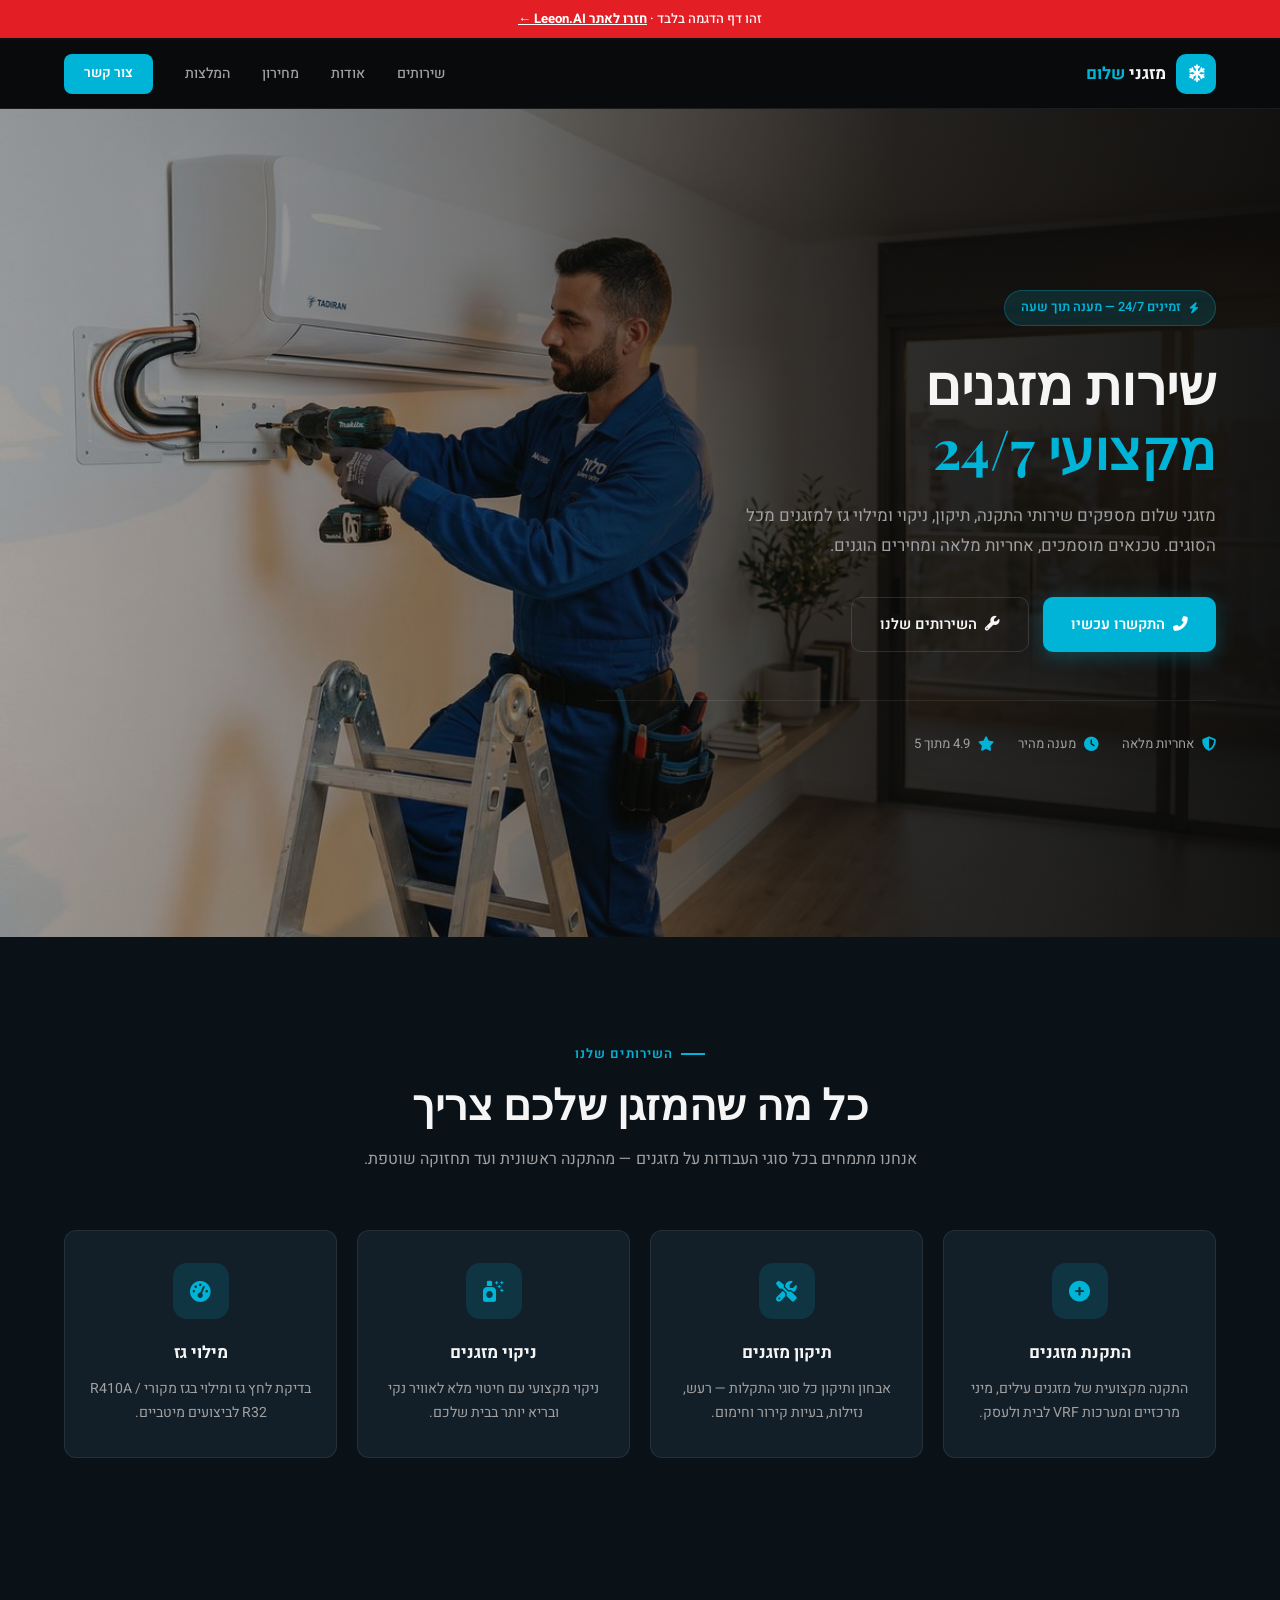
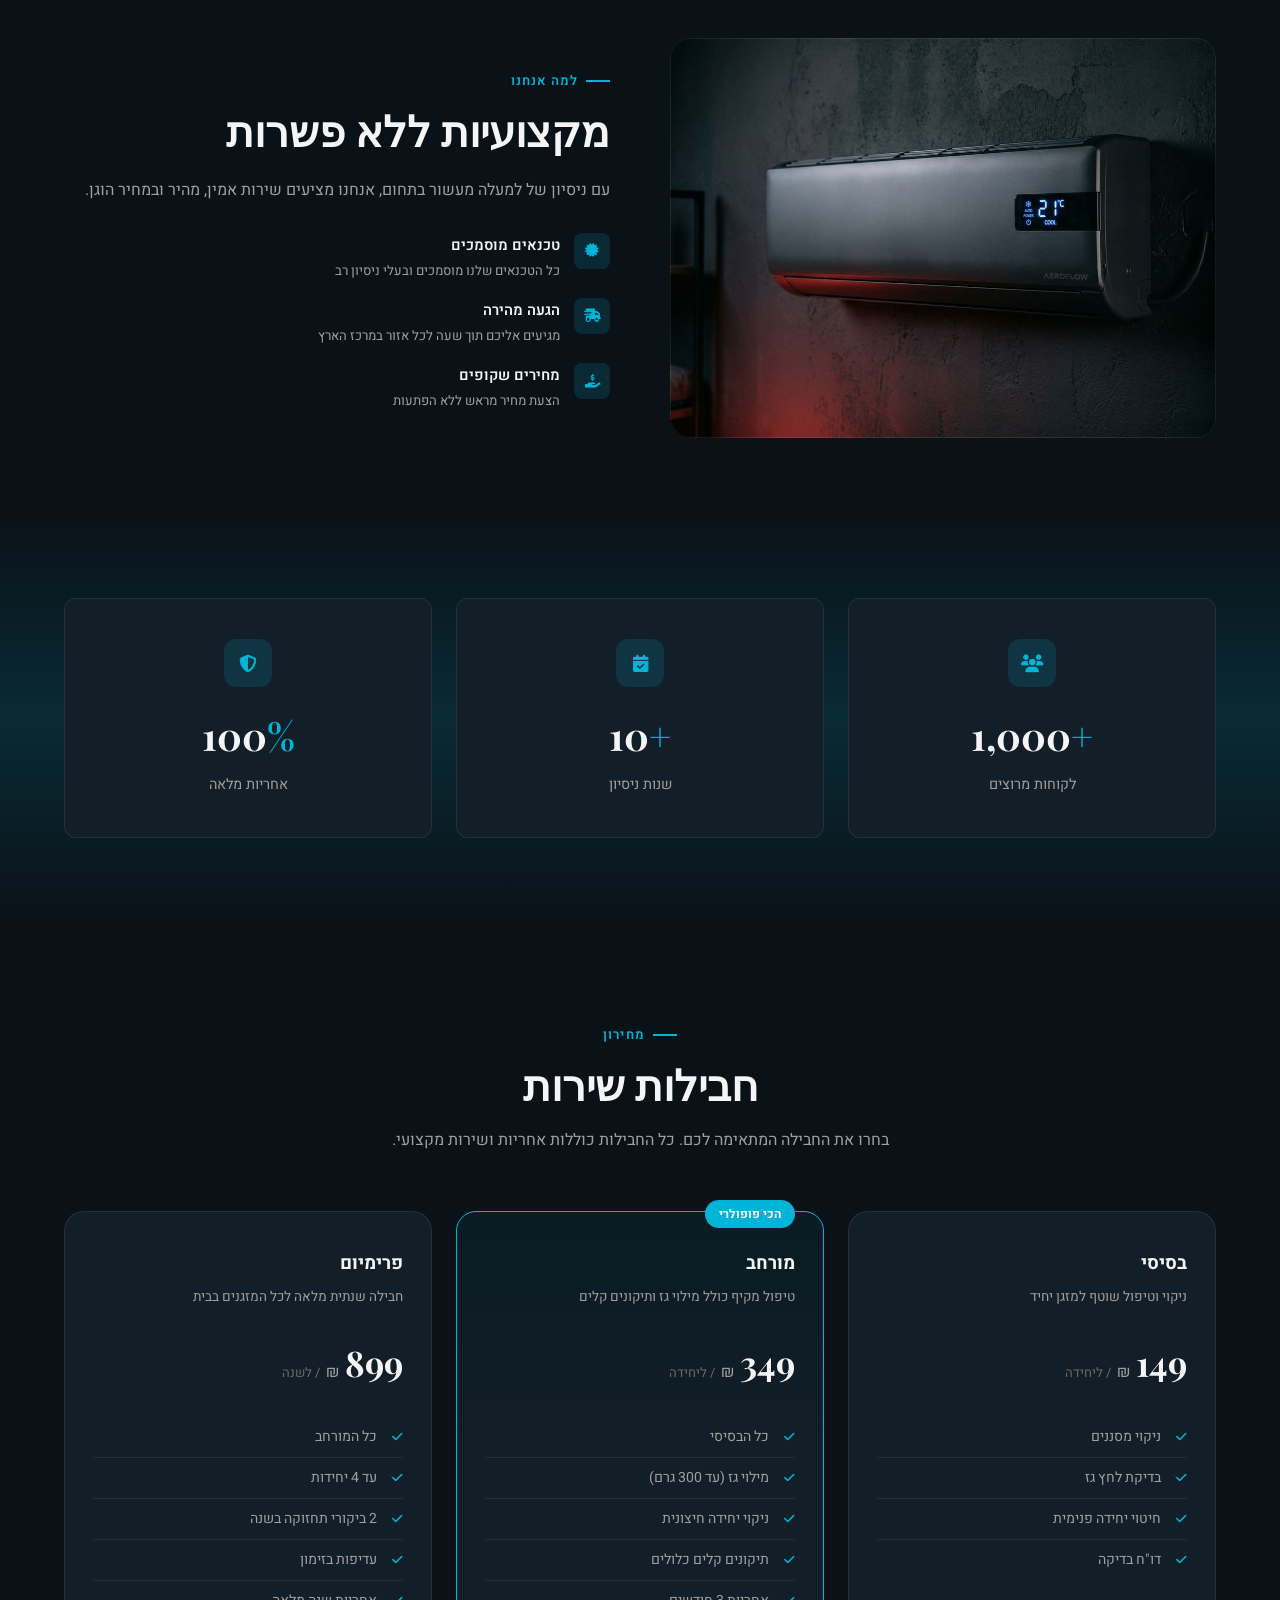
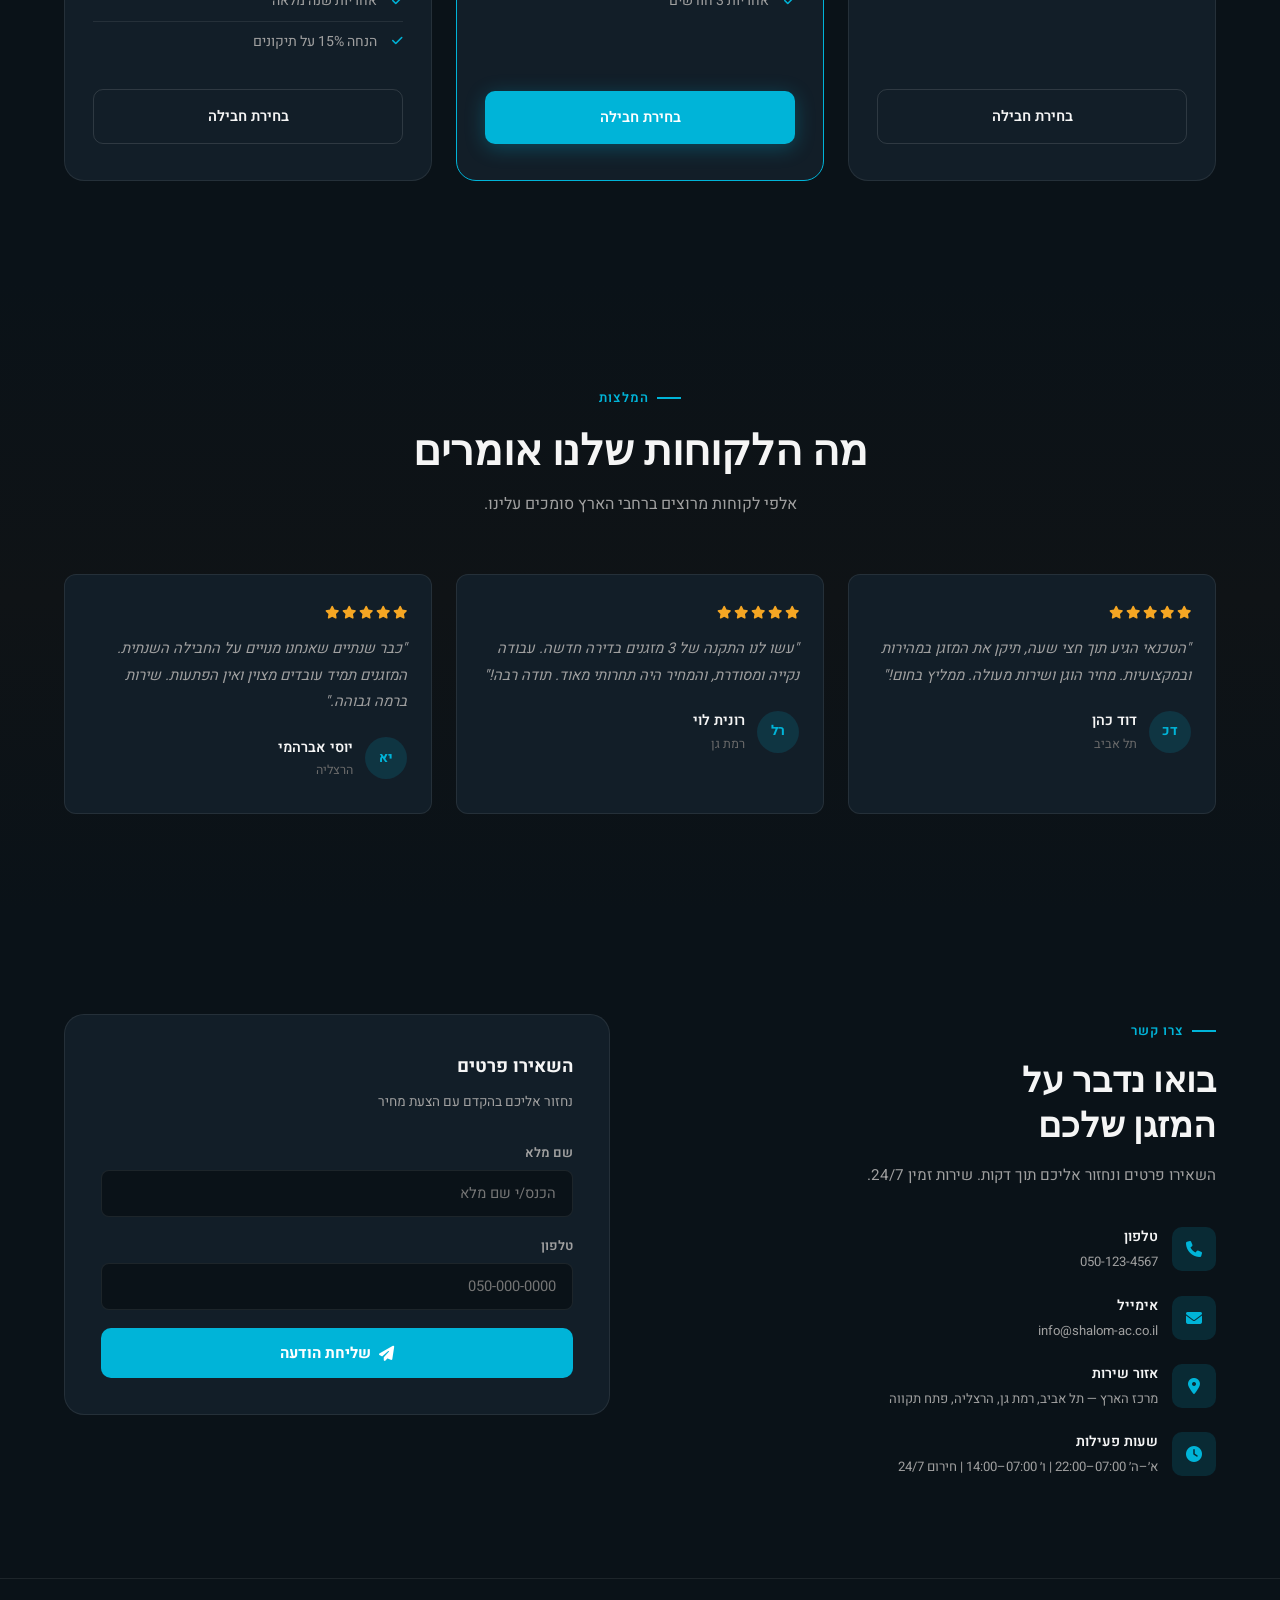
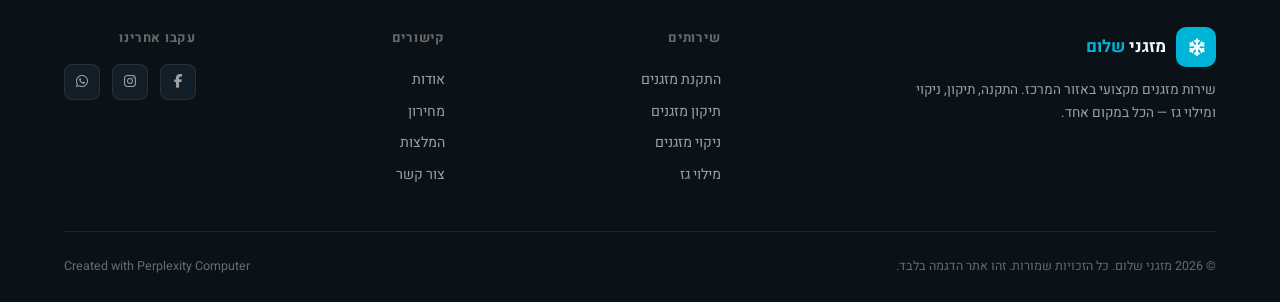
==== commit d84132a3: "v5: צבעים ייחודיים לכל דמו, תיקון תמונת פרופיל, Before חדש, טקסט גמישות תוכן" ====
--- a/demo-ac/index.html
+++ b/demo-ac/index.html
@@ -36,17 +36,17 @@
 *, *::before, *::after { box-sizing: border-box; margin: 0; padding: 0; }
 
 :root {
-  --bg: #0a0a0a;
-  --bg-card: #141414;
-  --bg-card-hover: #1a1a1a;
-  --bg-elevated: #1e1e1e;
+  --bg: #0a1218;
+  --bg-card: #121e28;
+  --bg-card-hover: #122030;
+  --bg-elevated: #162232;
   --text: #F5F5F5;
   --text-muted: #a0a0a0;
   --text-dim: #6a6a6a;
-  --red: #E31E24;
-  --red-dark: #b8181d;
-  --red-glow: rgba(227, 30, 36, 0.15);
-  --red-glow-strong: rgba(227, 30, 36, 0.3);
+  --red: #00B4D8;
+  --red-dark: #0096B7;
+  --red-glow: rgba(0,180,216,0.15);
+  --red-glow-strong: rgba(0,180,216,0.3);
   --border: rgba(255,255,255,0.08);
   --border-light: rgba(255,255,255,0.12);
   --font-body: 'Heebo', sans-serif;
@@ -260,7 +260,7 @@
   align-items: center;
   gap: 8px;
   background: var(--red-glow);
-  border: 1px solid rgba(227, 30, 36, 0.3);
+  border: 1px solid rgba(0,180,216,0.3);
   border-radius: 100px;
   padding: 6px 16px;
   font-size: 0.8rem;
@@ -313,13 +313,13 @@
 .btn-primary {
   background: var(--red);
   color: #fff;
-  box-shadow: 0 4px 20px rgba(227, 30, 36, 0.3);
+  box-shadow: 0 4px 20px rgba(0,180,216,0.3);
 }
 
 .btn-primary:hover {
   background: var(--red-dark);
   transform: translateY(-2px);
-  box-shadow: 0 8px 30px rgba(227, 30, 36, 0.4);
+  box-shadow: 0 8px 30px rgba(0,180,216,0.4);
 }
 
 .btn-outline {
@@ -401,7 +401,7 @@
 }
 
 .service-card:hover {
-  border-color: rgba(227, 30, 36, 0.3);
+  border-color: rgba(0,180,216,0.3);
   background: var(--bg-card-hover);
   transform: translateY(-4px);
 }
@@ -537,7 +537,7 @@
 }
 
 .stat-card:hover {
-  border-color: rgba(227, 30, 36, 0.3);
+  border-color: rgba(0,180,216,0.3);
   transform: translateY(-2px);
 }
 
@@ -605,7 +605,7 @@
 
 .pricing-card.featured {
   border-color: var(--red);
-  background: linear-gradient(180deg, rgba(227, 30, 36, 0.06) 0%, var(--bg-card) 40%);
+  background: linear-gradient(180deg, rgba(0,180,216,0.06) 0%, var(--bg-card) 40%);
 }
 
 .pricing-card.featured .pricing-badge {
@@ -725,7 +725,7 @@
 }
 
 .testimonial-card:hover {
-  border-color: rgba(227, 30, 36, 0.3);
+  border-color: rgba(0,180,216,0.3);
   transform: translateY(-2px);
 }
 
@@ -917,7 +917,7 @@
 .form-submit:hover {
   background: var(--red-dark);
   transform: translateY(-2px);
-  box-shadow: 0 8px 30px rgba(227, 30, 36, 0.3);
+  box-shadow: 0 8px 30px rgba(0,180,216,0.3);
 }
 
 /* ===== Footer ===== */
